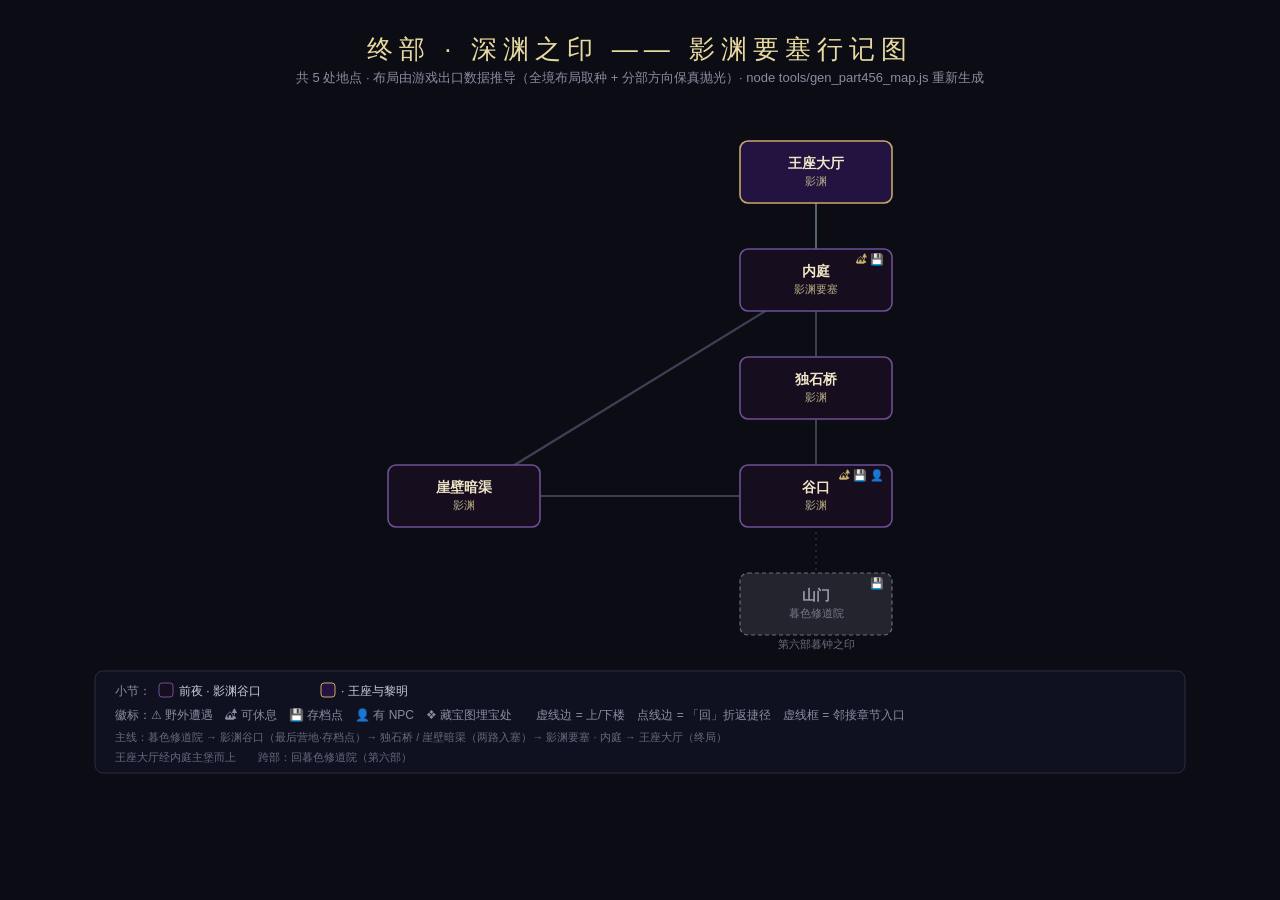
==== map_final.html @ b6136d62 "feat: 第四/五/六部与终部详图（全套8张地图） - 新增 tools/gen_part456_map.js：全境布局取种 + 分部方向保真抛光，固定种子可复现 - 新增 map_part4/5/" ====
<!DOCTYPE html>
<html lang="zh"><head><meta charset="utf-8">
<meta name="viewport" content="width=device-width,initial-scale=1">
<title>终部 · 深渊之印 —— 影渊要塞行记图</title>
<style>
  body{margin:0;background:#0b0c14;font-family:"Microsoft YaHei","PingFang SC",sans-serif;display:flex;flex-direction:column;align-items:center;padding:18px;}
  svg{max-width:100%;height:auto;}
</style></head><body>
<svg viewBox="0 0 1150 785" width="1150" height="785" xmlns="http://www.w3.org/2000/svg" font-family="'Microsoft YaHei','PingFang SC',sans-serif"><rect x="0" y="0" width="1150" height="785" fill="#0b0c14"/>
<text x="575" y="40" text-anchor="middle" fill="#e8d9a0" font-size="26" letter-spacing="6">终部 · 深渊之印 —— 影渊要塞行记图</text>
<text x="575" y="64" text-anchor="middle" fill="#8a8ca0" font-size="13">共 5 处地点 · 布局由游戏出口数据推导（全境布局取种 + 分部方向保真抛光）· node tools/gen_part456_map.js 重新生成</text>
<line x1="751" y1="478" x2="751" y2="586" stroke="#2e3044" stroke-width="1.4" stroke-dasharray="2 4"/>
<line x1="751" y1="478" x2="751" y2="370" stroke="#3c3e52" stroke-width="2"/>
<line x1="751" y1="478" x2="399" y2="478" stroke="#3c3e52" stroke-width="2"/>
<line x1="751" y1="370" x2="751" y2="478" stroke="#3c3e52" stroke-width="2"/>
<line x1="751" y1="370" x2="751" y2="262" stroke="#3c3e52" stroke-width="2"/>
<line x1="399" y1="478" x2="751" y2="478" stroke="#3c3e52" stroke-width="2"/>
<line x1="399" y1="478" x2="751" y2="262" stroke="#3c3e52" stroke-width="2"/>
<line x1="751" y1="262" x2="751" y2="370" stroke="#3c3e52" stroke-width="2"/>
<line x1="751" y1="262" x2="399" y2="478" stroke="#3c3e52" stroke-width="2"/>
<line x1="751" y1="262" x2="751" y2="154" stroke="#566" stroke-width="2" stroke-dasharray="5 4"/>
<line x1="751" y1="154" x2="751" y2="262" stroke="#566" stroke-width="2" stroke-dasharray="5 4"/>
<rect x="675" y="555" width="152" height="62" rx="8" fill="#23242e" stroke="#6b6d7c" stroke-width="1.2" stroke-dasharray="4 3"/>
<text x="751" y="582" text-anchor="middle" fill="#9a9cae" font-size="14" font-weight="bold">山门</text>
<text x="751" y="599" text-anchor="middle" fill="#77798a" font-size="11">暮色修道院</text>
<text x="819" y="569" text-anchor="end" font-size="11" fill="#c9b06a">💾</text>
<text x="751" y="630" text-anchor="middle" fill="#6b6d7c" font-size="11">第六部暮钟之印</text>
<rect x="675" y="123" width="152" height="62" rx="8" fill="#221340" stroke="#c8a86a" stroke-width="1.6" />
<text x="751" y="150" text-anchor="middle" fill="#f0e6c8" font-size="14" font-weight="bold">王座大厅</text>
<text x="751" y="167" text-anchor="middle" fill="#b8ac86" font-size="11">影渊</text>
<rect x="675" y="231" width="152" height="62" rx="8" fill="#160d1e" stroke="#6d4f96" stroke-width="1.6" />
<text x="751" y="258" text-anchor="middle" fill="#f0e6c8" font-size="14" font-weight="bold">内庭</text>
<text x="751" y="275" text-anchor="middle" fill="#b8ac86" font-size="11">影渊要塞</text>
<text x="819" y="245" text-anchor="end" font-size="11" fill="#c9b06a">🏕 💾</text>
<rect x="323" y="447" width="152" height="62" rx="8" fill="#160d1e" stroke="#6d4f96" stroke-width="1.6" />
<text x="399" y="474" text-anchor="middle" fill="#f0e6c8" font-size="14" font-weight="bold">崖壁暗渠</text>
<text x="399" y="491" text-anchor="middle" fill="#b8ac86" font-size="11">影渊</text>
<rect x="675" y="339" width="152" height="62" rx="8" fill="#160d1e" stroke="#6d4f96" stroke-width="1.6" />
<text x="751" y="366" text-anchor="middle" fill="#f0e6c8" font-size="14" font-weight="bold">独石桥</text>
<text x="751" y="383" text-anchor="middle" fill="#b8ac86" font-size="11">影渊</text>
<rect x="675" y="447" width="152" height="62" rx="8" fill="#160d1e" stroke="#6d4f96" stroke-width="1.6" />
<text x="751" y="474" text-anchor="middle" fill="#f0e6c8" font-size="14" font-weight="bold">谷口</text>
<text x="751" y="491" text-anchor="middle" fill="#b8ac86" font-size="11">影渊</text>
<text x="819" y="461" text-anchor="end" font-size="11" fill="#c9b06a">🏕 💾 👤</text>
<rect x="30" y="653" width="1090" height="102" rx="8" fill="#101120" stroke="#2b2c40"/>
<text x="50" y="677" fill="#8a8ca0" font-size="12">小节：</text>
<rect x="94" y="665" width="14" height="14" rx="3" fill="#160d1e" stroke="#6d4f96"/>
<text x="114" y="677" fill="#c8c9d8" font-size="12">前夜 · 影渊谷口</text>
<rect x="256" y="665" width="14" height="14" rx="3" fill="#221340" stroke="#c8a86a"/>
<text x="276" y="677" fill="#c8c9d8" font-size="12"> · 王座与黎明</text>
<text x="50" y="701" fill="#8a8ca0" font-size="12">徽标：⚠ 野外遭遇　🏕 可休息　💾 存档点　👤 有 NPC　❖ 藏宝图埋宝处　　虚线边 = 上/下楼　点线边 = 「回」折返捷径　虚线框 = 邻接章节入口</text>
<text x="50" y="723" fill="#66687e" font-size="11">主线：暮色修道院 → 影渊谷口（最后营地·存档点）→ 独石桥 / 崖壁暗渠（两路入塞）→ 影渊要塞 · 内庭 → 王座大厅（终局）</text>
<text x="50" y="743" fill="#66687e" font-size="11">王座大厅经内庭主堡而上　　跨部：回暮色修道院（第六部）</text></svg>
</body></html>
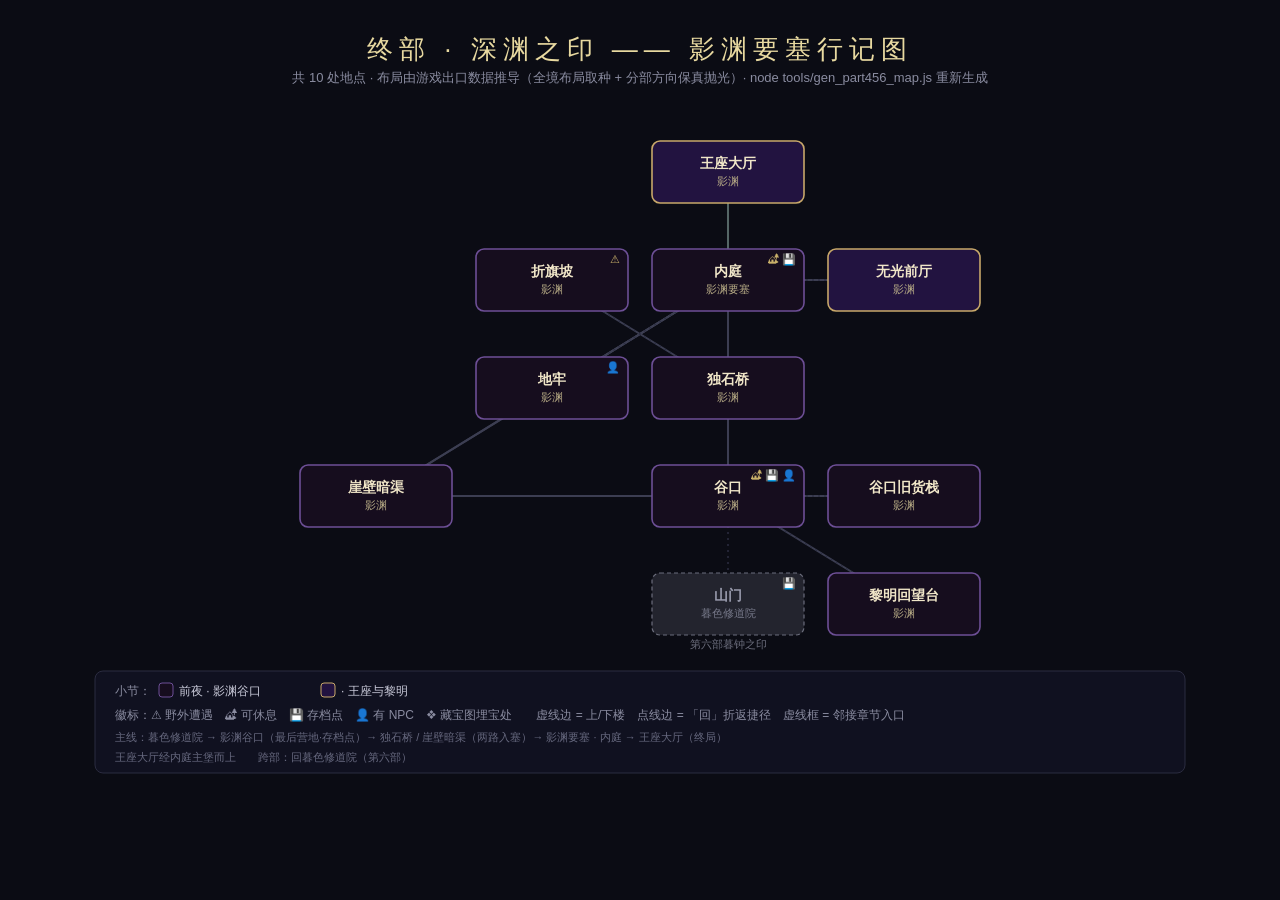
==== commit a9f31d1d: "feat: 第四~终部大扩写 + 秘窟副本系统（139 地点全图收官） - 四部~终部大扩写：+30 地点（109→139），三条人物暗线（渡鸦/女王/卡雅）在终部收束，跨部支线【逃兵的家信】 - 副" ====
--- a/map_final.html
+++ b/map_final.html
@@ -8,40 +8,67 @@
 </style></head><body>
 <svg viewBox="0 0 1150 785" width="1150" height="785" xmlns="http://www.w3.org/2000/svg" font-family="'Microsoft YaHei','PingFang SC',sans-serif"><rect x="0" y="0" width="1150" height="785" fill="#0b0c14"/>
 <text x="575" y="40" text-anchor="middle" fill="#e8d9a0" font-size="26" letter-spacing="6">终部 · 深渊之印 —— 影渊要塞行记图</text>
-<text x="575" y="64" text-anchor="middle" fill="#8a8ca0" font-size="13">共 5 处地点 · 布局由游戏出口数据推导（全境布局取种 + 分部方向保真抛光）· node tools/gen_part456_map.js 重新生成</text>
-<line x1="751" y1="478" x2="751" y2="586" stroke="#2e3044" stroke-width="1.4" stroke-dasharray="2 4"/>
-<line x1="751" y1="478" x2="751" y2="370" stroke="#3c3e52" stroke-width="2"/>
-<line x1="751" y1="478" x2="399" y2="478" stroke="#3c3e52" stroke-width="2"/>
-<line x1="751" y1="370" x2="751" y2="478" stroke="#3c3e52" stroke-width="2"/>
-<line x1="751" y1="370" x2="751" y2="262" stroke="#3c3e52" stroke-width="2"/>
-<line x1="399" y1="478" x2="751" y2="478" stroke="#3c3e52" stroke-width="2"/>
-<line x1="399" y1="478" x2="751" y2="262" stroke="#3c3e52" stroke-width="2"/>
-<line x1="751" y1="262" x2="751" y2="370" stroke="#3c3e52" stroke-width="2"/>
-<line x1="751" y1="262" x2="399" y2="478" stroke="#3c3e52" stroke-width="2"/>
-<line x1="751" y1="262" x2="751" y2="154" stroke="#566" stroke-width="2" stroke-dasharray="5 4"/>
-<line x1="751" y1="154" x2="751" y2="262" stroke="#566" stroke-width="2" stroke-dasharray="5 4"/>
-<rect x="675" y="555" width="152" height="62" rx="8" fill="#23242e" stroke="#6b6d7c" stroke-width="1.2" stroke-dasharray="4 3"/>
-<text x="751" y="582" text-anchor="middle" fill="#9a9cae" font-size="14" font-weight="bold">山门</text>
-<text x="751" y="599" text-anchor="middle" fill="#77798a" font-size="11">暮色修道院</text>
-<text x="819" y="569" text-anchor="end" font-size="11" fill="#c9b06a">💾</text>
-<text x="751" y="630" text-anchor="middle" fill="#6b6d7c" font-size="11">第六部暮钟之印</text>
-<rect x="675" y="123" width="152" height="62" rx="8" fill="#221340" stroke="#c8a86a" stroke-width="1.6" />
-<text x="751" y="150" text-anchor="middle" fill="#f0e6c8" font-size="14" font-weight="bold">王座大厅</text>
-<text x="751" y="167" text-anchor="middle" fill="#b8ac86" font-size="11">影渊</text>
-<rect x="675" y="231" width="152" height="62" rx="8" fill="#160d1e" stroke="#6d4f96" stroke-width="1.6" />
-<text x="751" y="258" text-anchor="middle" fill="#f0e6c8" font-size="14" font-weight="bold">内庭</text>
-<text x="751" y="275" text-anchor="middle" fill="#b8ac86" font-size="11">影渊要塞</text>
-<text x="819" y="245" text-anchor="end" font-size="11" fill="#c9b06a">🏕 💾</text>
-<rect x="323" y="447" width="152" height="62" rx="8" fill="#160d1e" stroke="#6d4f96" stroke-width="1.6" />
-<text x="399" y="474" text-anchor="middle" fill="#f0e6c8" font-size="14" font-weight="bold">崖壁暗渠</text>
-<text x="399" y="491" text-anchor="middle" fill="#b8ac86" font-size="11">影渊</text>
-<rect x="675" y="339" width="152" height="62" rx="8" fill="#160d1e" stroke="#6d4f96" stroke-width="1.6" />
-<text x="751" y="366" text-anchor="middle" fill="#f0e6c8" font-size="14" font-weight="bold">独石桥</text>
-<text x="751" y="383" text-anchor="middle" fill="#b8ac86" font-size="11">影渊</text>
-<rect x="675" y="447" width="152" height="62" rx="8" fill="#160d1e" stroke="#6d4f96" stroke-width="1.6" />
-<text x="751" y="474" text-anchor="middle" fill="#f0e6c8" font-size="14" font-weight="bold">谷口</text>
-<text x="751" y="491" text-anchor="middle" fill="#b8ac86" font-size="11">影渊</text>
-<text x="819" y="461" text-anchor="end" font-size="11" fill="#c9b06a">🏕 💾 👤</text>
+<text x="575" y="64" text-anchor="middle" fill="#8a8ca0" font-size="13">共 10 处地点 · 布局由游戏出口数据推导（全境布局取种 + 分部方向保真抛光）· node tools/gen_part456_map.js 重新生成</text>
+<line x1="663" y1="478" x2="663" y2="586" stroke="#2e3044" stroke-width="1.4" stroke-dasharray="2 4"/>
+<line x1="663" y1="478" x2="663" y2="370" stroke="#3c3e52" stroke-width="2"/>
+<line x1="663" y1="478" x2="311" y2="478" stroke="#3c3e52" stroke-width="2"/>
+<line x1="663" y1="478" x2="839" y2="478" stroke="#3c3e52" stroke-width="2"/>
+<line x1="663" y1="478" x2="839" y2="586" stroke="#3c3e52" stroke-width="2"/>
+<line x1="663" y1="370" x2="663" y2="478" stroke="#3c3e52" stroke-width="2"/>
+<line x1="663" y1="370" x2="487" y2="262" stroke="#3c3e52" stroke-width="2"/>
+<line x1="663" y1="370" x2="663" y2="262" stroke="#3c3e52" stroke-width="2"/>
+<line x1="311" y1="478" x2="663" y2="478" stroke="#3c3e52" stroke-width="2"/>
+<line x1="311" y1="478" x2="663" y2="262" stroke="#3c3e52" stroke-width="2"/>
+<line x1="663" y1="262" x2="663" y2="370" stroke="#3c3e52" stroke-width="2"/>
+<line x1="663" y1="262" x2="311" y2="478" stroke="#3c3e52" stroke-width="2"/>
+<line x1="663" y1="262" x2="487" y2="370" stroke="#3c3e52" stroke-width="2"/>
+<line x1="663" y1="262" x2="839" y2="262" stroke="#3c3e52" stroke-width="2"/>
+<line x1="663" y1="262" x2="663" y2="154" stroke="#566" stroke-width="2" stroke-dasharray="5 4"/>
+<line x1="663" y1="154" x2="663" y2="262" stroke="#566" stroke-width="2" stroke-dasharray="5 4"/>
+<line x1="839" y1="478" x2="663" y2="478" stroke="#2e3044" stroke-width="1.4" stroke-dasharray="2 4"/>
+<line x1="839" y1="586" x2="663" y2="478" stroke="#2e3044" stroke-width="1.4" stroke-dasharray="2 4"/>
+<line x1="487" y1="262" x2="663" y2="370" stroke="#2e3044" stroke-width="1.4" stroke-dasharray="2 4"/>
+<line x1="487" y1="370" x2="663" y2="262" stroke="#2e3044" stroke-width="1.4" stroke-dasharray="2 4"/>
+<line x1="839" y1="262" x2="663" y2="262" stroke="#2e3044" stroke-width="1.4" stroke-dasharray="2 4"/>
+<rect x="763" y="555" width="152" height="62" rx="8" fill="#160d1e" stroke="#6d4f96" stroke-width="1.6" />
+<text x="839" y="582" text-anchor="middle" fill="#f0e6c8" font-size="14" font-weight="bold">黎明回望台</text>
+<text x="839" y="599" text-anchor="middle" fill="#b8ac86" font-size="11">影渊</text>
+<rect x="235" y="447" width="152" height="62" rx="8" fill="#160d1e" stroke="#6d4f96" stroke-width="1.6" />
+<text x="311" y="474" text-anchor="middle" fill="#f0e6c8" font-size="14" font-weight="bold">崖壁暗渠</text>
+<text x="311" y="491" text-anchor="middle" fill="#b8ac86" font-size="11">影渊</text>
+<rect x="763" y="447" width="152" height="62" rx="8" fill="#160d1e" stroke="#6d4f96" stroke-width="1.6" />
+<text x="839" y="474" text-anchor="middle" fill="#f0e6c8" font-size="14" font-weight="bold">谷口旧货栈</text>
+<text x="839" y="491" text-anchor="middle" fill="#b8ac86" font-size="11">影渊</text>
+<rect x="763" y="231" width="152" height="62" rx="8" fill="#221340" stroke="#c8a86a" stroke-width="1.6" />
+<text x="839" y="258" text-anchor="middle" fill="#f0e6c8" font-size="14" font-weight="bold">无光前厅</text>
+<text x="839" y="275" text-anchor="middle" fill="#b8ac86" font-size="11">影渊</text>
+<rect x="587" y="231" width="152" height="62" rx="8" fill="#160d1e" stroke="#6d4f96" stroke-width="1.6" />
+<text x="663" y="258" text-anchor="middle" fill="#f0e6c8" font-size="14" font-weight="bold">内庭</text>
+<text x="663" y="275" text-anchor="middle" fill="#b8ac86" font-size="11">影渊要塞</text>
+<text x="731" y="245" text-anchor="end" font-size="11" fill="#c9b06a">🏕 💾</text>
+<rect x="411" y="339" width="152" height="62" rx="8" fill="#160d1e" stroke="#6d4f96" stroke-width="1.6" />
+<text x="487" y="366" text-anchor="middle" fill="#f0e6c8" font-size="14" font-weight="bold">地牢</text>
+<text x="487" y="383" text-anchor="middle" fill="#b8ac86" font-size="11">影渊</text>
+<text x="555" y="353" text-anchor="end" font-size="11" fill="#c9b06a">👤</text>
+<rect x="587" y="123" width="152" height="62" rx="8" fill="#221340" stroke="#c8a86a" stroke-width="1.6" />
+<text x="663" y="150" text-anchor="middle" fill="#f0e6c8" font-size="14" font-weight="bold">王座大厅</text>
+<text x="663" y="167" text-anchor="middle" fill="#b8ac86" font-size="11">影渊</text>
+<rect x="587" y="447" width="152" height="62" rx="8" fill="#160d1e" stroke="#6d4f96" stroke-width="1.6" />
+<text x="663" y="474" text-anchor="middle" fill="#f0e6c8" font-size="14" font-weight="bold">谷口</text>
+<text x="663" y="491" text-anchor="middle" fill="#b8ac86" font-size="11">影渊</text>
+<text x="731" y="461" text-anchor="end" font-size="11" fill="#c9b06a">🏕 💾 👤</text>
+<rect x="411" y="231" width="152" height="62" rx="8" fill="#160d1e" stroke="#6d4f96" stroke-width="1.6" />
+<text x="487" y="258" text-anchor="middle" fill="#f0e6c8" font-size="14" font-weight="bold">折旗坡</text>
+<text x="487" y="275" text-anchor="middle" fill="#b8ac86" font-size="11">影渊</text>
+<text x="555" y="245" text-anchor="end" font-size="11" fill="#c9b06a">⚠</text>
+<rect x="587" y="555" width="152" height="62" rx="8" fill="#23242e" stroke="#6b6d7c" stroke-width="1.2" stroke-dasharray="4 3"/>
+<text x="663" y="582" text-anchor="middle" fill="#9a9cae" font-size="14" font-weight="bold">山门</text>
+<text x="663" y="599" text-anchor="middle" fill="#77798a" font-size="11">暮色修道院</text>
+<text x="731" y="569" text-anchor="end" font-size="11" fill="#c9b06a">💾</text>
+<text x="663" y="630" text-anchor="middle" fill="#6b6d7c" font-size="11">第六部暮钟之印</text>
+<rect x="587" y="339" width="152" height="62" rx="8" fill="#160d1e" stroke="#6d4f96" stroke-width="1.6" />
+<text x="663" y="366" text-anchor="middle" fill="#f0e6c8" font-size="14" font-weight="bold">独石桥</text>
+<text x="663" y="383" text-anchor="middle" fill="#b8ac86" font-size="11">影渊</text>
 <rect x="30" y="653" width="1090" height="102" rx="8" fill="#101120" stroke="#2b2c40"/>
 <text x="50" y="677" fill="#8a8ca0" font-size="12">小节：</text>
 <rect x="94" y="665" width="14" height="14" rx="3" fill="#160d1e" stroke="#6d4f96"/>
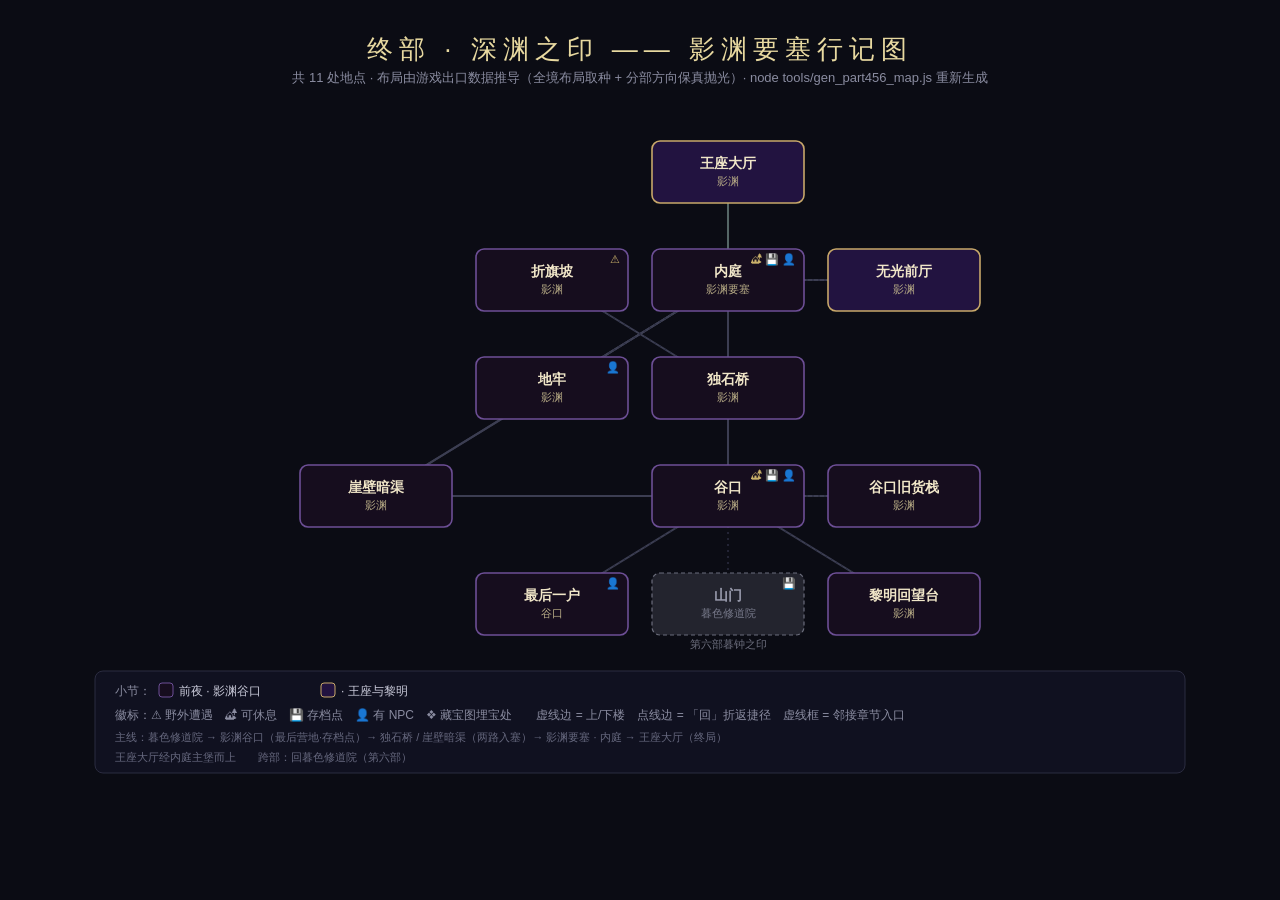
==== commit c33af092: "feat: 各部主地图横向扩写 + 流程总览页（155 地点收官） - 16 处新地点围绕八部主枢纽：铁匠铺/窑棚/苇花滩/指路石林/旱沟说书人/   南当铺/车马行/结网坊/鸥岩/鸽楼/谷神庙/什长" ====
--- a/map_final.html
+++ b/map_final.html
@@ -8,12 +8,14 @@
 </style></head><body>
 <svg viewBox="0 0 1150 785" width="1150" height="785" xmlns="http://www.w3.org/2000/svg" font-family="'Microsoft YaHei','PingFang SC',sans-serif"><rect x="0" y="0" width="1150" height="785" fill="#0b0c14"/>
 <text x="575" y="40" text-anchor="middle" fill="#e8d9a0" font-size="26" letter-spacing="6">终部 · 深渊之印 —— 影渊要塞行记图</text>
-<text x="575" y="64" text-anchor="middle" fill="#8a8ca0" font-size="13">共 10 处地点 · 布局由游戏出口数据推导（全境布局取种 + 分部方向保真抛光）· node tools/gen_part456_map.js 重新生成</text>
+<text x="575" y="64" text-anchor="middle" fill="#8a8ca0" font-size="13">共 11 处地点 · 布局由游戏出口数据推导（全境布局取种 + 分部方向保真抛光）· node tools/gen_part456_map.js 重新生成</text>
 <line x1="663" y1="478" x2="663" y2="586" stroke="#2e3044" stroke-width="1.4" stroke-dasharray="2 4"/>
 <line x1="663" y1="478" x2="663" y2="370" stroke="#3c3e52" stroke-width="2"/>
 <line x1="663" y1="478" x2="311" y2="478" stroke="#3c3e52" stroke-width="2"/>
 <line x1="663" y1="478" x2="839" y2="478" stroke="#3c3e52" stroke-width="2"/>
 <line x1="663" y1="478" x2="839" y2="586" stroke="#3c3e52" stroke-width="2"/>
+<line x1="663" y1="478" x2="487" y2="586" stroke="#3c3e52" stroke-width="2"/>
+<line x1="487" y1="586" x2="663" y2="478" stroke="#2e3044" stroke-width="1.4" stroke-dasharray="2 4"/>
 <line x1="663" y1="370" x2="663" y2="478" stroke="#3c3e52" stroke-width="2"/>
 <line x1="663" y1="370" x2="487" y2="262" stroke="#3c3e52" stroke-width="2"/>
 <line x1="663" y1="370" x2="663" y2="262" stroke="#3c3e52" stroke-width="2"/>
@@ -30,45 +32,49 @@
 <line x1="487" y1="262" x2="663" y2="370" stroke="#2e3044" stroke-width="1.4" stroke-dasharray="2 4"/>
 <line x1="487" y1="370" x2="663" y2="262" stroke="#2e3044" stroke-width="1.4" stroke-dasharray="2 4"/>
 <line x1="839" y1="262" x2="663" y2="262" stroke="#2e3044" stroke-width="1.4" stroke-dasharray="2 4"/>
+<rect x="411" y="339" width="152" height="62" rx="8" fill="#160d1e" stroke="#6d4f96" stroke-width="1.6" />
+<text x="487" y="366" text-anchor="middle" fill="#f0e6c8" font-size="14" font-weight="bold">地牢</text>
+<text x="487" y="383" text-anchor="middle" fill="#b8ac86" font-size="11">影渊</text>
+<text x="555" y="353" text-anchor="end" font-size="11" fill="#c9b06a">👤</text>
+<rect x="587" y="339" width="152" height="62" rx="8" fill="#160d1e" stroke="#6d4f96" stroke-width="1.6" />
+<text x="663" y="366" text-anchor="middle" fill="#f0e6c8" font-size="14" font-weight="bold">独石桥</text>
+<text x="663" y="383" text-anchor="middle" fill="#b8ac86" font-size="11">影渊</text>
+<rect x="411" y="231" width="152" height="62" rx="8" fill="#160d1e" stroke="#6d4f96" stroke-width="1.6" />
+<text x="487" y="258" text-anchor="middle" fill="#f0e6c8" font-size="14" font-weight="bold">折旗坡</text>
+<text x="487" y="275" text-anchor="middle" fill="#b8ac86" font-size="11">影渊</text>
+<text x="555" y="245" text-anchor="end" font-size="11" fill="#c9b06a">⚠</text>
+<rect x="763" y="231" width="152" height="62" rx="8" fill="#221340" stroke="#c8a86a" stroke-width="1.6" />
+<text x="839" y="258" text-anchor="middle" fill="#f0e6c8" font-size="14" font-weight="bold">无光前厅</text>
+<text x="839" y="275" text-anchor="middle" fill="#b8ac86" font-size="11">影渊</text>
+<rect x="587" y="447" width="152" height="62" rx="8" fill="#160d1e" stroke="#6d4f96" stroke-width="1.6" />
+<text x="663" y="474" text-anchor="middle" fill="#f0e6c8" font-size="14" font-weight="bold">谷口</text>
+<text x="663" y="491" text-anchor="middle" fill="#b8ac86" font-size="11">影渊</text>
+<text x="731" y="461" text-anchor="end" font-size="11" fill="#c9b06a">🏕 💾 👤</text>
+<rect x="587" y="555" width="152" height="62" rx="8" fill="#23242e" stroke="#6b6d7c" stroke-width="1.2" stroke-dasharray="4 3"/>
+<text x="663" y="582" text-anchor="middle" fill="#9a9cae" font-size="14" font-weight="bold">山门</text>
+<text x="663" y="599" text-anchor="middle" fill="#77798a" font-size="11">暮色修道院</text>
+<text x="731" y="569" text-anchor="end" font-size="11" fill="#c9b06a">💾</text>
+<text x="663" y="630" text-anchor="middle" fill="#6b6d7c" font-size="11">第六部暮钟之印</text>
 <rect x="763" y="555" width="152" height="62" rx="8" fill="#160d1e" stroke="#6d4f96" stroke-width="1.6" />
 <text x="839" y="582" text-anchor="middle" fill="#f0e6c8" font-size="14" font-weight="bold">黎明回望台</text>
 <text x="839" y="599" text-anchor="middle" fill="#b8ac86" font-size="11">影渊</text>
+<rect x="411" y="555" width="152" height="62" rx="8" fill="#160d1e" stroke="#6d4f96" stroke-width="1.6" />
+<text x="487" y="582" text-anchor="middle" fill="#f0e6c8" font-size="14" font-weight="bold">最后一户</text>
+<text x="487" y="599" text-anchor="middle" fill="#b8ac86" font-size="11">谷口</text>
+<text x="555" y="569" text-anchor="end" font-size="11" fill="#c9b06a">👤</text>
 <rect x="235" y="447" width="152" height="62" rx="8" fill="#160d1e" stroke="#6d4f96" stroke-width="1.6" />
 <text x="311" y="474" text-anchor="middle" fill="#f0e6c8" font-size="14" font-weight="bold">崖壁暗渠</text>
 <text x="311" y="491" text-anchor="middle" fill="#b8ac86" font-size="11">影渊</text>
 <rect x="763" y="447" width="152" height="62" rx="8" fill="#160d1e" stroke="#6d4f96" stroke-width="1.6" />
 <text x="839" y="474" text-anchor="middle" fill="#f0e6c8" font-size="14" font-weight="bold">谷口旧货栈</text>
 <text x="839" y="491" text-anchor="middle" fill="#b8ac86" font-size="11">影渊</text>
-<rect x="763" y="231" width="152" height="62" rx="8" fill="#221340" stroke="#c8a86a" stroke-width="1.6" />
-<text x="839" y="258" text-anchor="middle" fill="#f0e6c8" font-size="14" font-weight="bold">无光前厅</text>
-<text x="839" y="275" text-anchor="middle" fill="#b8ac86" font-size="11">影渊</text>
 <rect x="587" y="231" width="152" height="62" rx="8" fill="#160d1e" stroke="#6d4f96" stroke-width="1.6" />
 <text x="663" y="258" text-anchor="middle" fill="#f0e6c8" font-size="14" font-weight="bold">内庭</text>
 <text x="663" y="275" text-anchor="middle" fill="#b8ac86" font-size="11">影渊要塞</text>
-<text x="731" y="245" text-anchor="end" font-size="11" fill="#c9b06a">🏕 💾</text>
-<rect x="411" y="339" width="152" height="62" rx="8" fill="#160d1e" stroke="#6d4f96" stroke-width="1.6" />
-<text x="487" y="366" text-anchor="middle" fill="#f0e6c8" font-size="14" font-weight="bold">地牢</text>
-<text x="487" y="383" text-anchor="middle" fill="#b8ac86" font-size="11">影渊</text>
-<text x="555" y="353" text-anchor="end" font-size="11" fill="#c9b06a">👤</text>
+<text x="731" y="245" text-anchor="end" font-size="11" fill="#c9b06a">🏕 💾 👤</text>
 <rect x="587" y="123" width="152" height="62" rx="8" fill="#221340" stroke="#c8a86a" stroke-width="1.6" />
 <text x="663" y="150" text-anchor="middle" fill="#f0e6c8" font-size="14" font-weight="bold">王座大厅</text>
 <text x="663" y="167" text-anchor="middle" fill="#b8ac86" font-size="11">影渊</text>
-<rect x="587" y="447" width="152" height="62" rx="8" fill="#160d1e" stroke="#6d4f96" stroke-width="1.6" />
-<text x="663" y="474" text-anchor="middle" fill="#f0e6c8" font-size="14" font-weight="bold">谷口</text>
-<text x="663" y="491" text-anchor="middle" fill="#b8ac86" font-size="11">影渊</text>
-<text x="731" y="461" text-anchor="end" font-size="11" fill="#c9b06a">🏕 💾 👤</text>
-<rect x="411" y="231" width="152" height="62" rx="8" fill="#160d1e" stroke="#6d4f96" stroke-width="1.6" />
-<text x="487" y="258" text-anchor="middle" fill="#f0e6c8" font-size="14" font-weight="bold">折旗坡</text>
-<text x="487" y="275" text-anchor="middle" fill="#b8ac86" font-size="11">影渊</text>
-<text x="555" y="245" text-anchor="end" font-size="11" fill="#c9b06a">⚠</text>
-<rect x="587" y="555" width="152" height="62" rx="8" fill="#23242e" stroke="#6b6d7c" stroke-width="1.2" stroke-dasharray="4 3"/>
-<text x="663" y="582" text-anchor="middle" fill="#9a9cae" font-size="14" font-weight="bold">山门</text>
-<text x="663" y="599" text-anchor="middle" fill="#77798a" font-size="11">暮色修道院</text>
-<text x="731" y="569" text-anchor="end" font-size="11" fill="#c9b06a">💾</text>
-<text x="663" y="630" text-anchor="middle" fill="#6b6d7c" font-size="11">第六部暮钟之印</text>
-<rect x="587" y="339" width="152" height="62" rx="8" fill="#160d1e" stroke="#6d4f96" stroke-width="1.6" />
-<text x="663" y="366" text-anchor="middle" fill="#f0e6c8" font-size="14" font-weight="bold">独石桥</text>
-<text x="663" y="383" text-anchor="middle" fill="#b8ac86" font-size="11">影渊</text>
 <rect x="30" y="653" width="1090" height="102" rx="8" fill="#101120" stroke="#2b2c40"/>
 <text x="50" y="677" fill="#8a8ca0" font-size="12">小节：</text>
 <rect x="94" y="665" width="14" height="14" rx="3" fill="#160d1e" stroke="#6d4f96"/>
